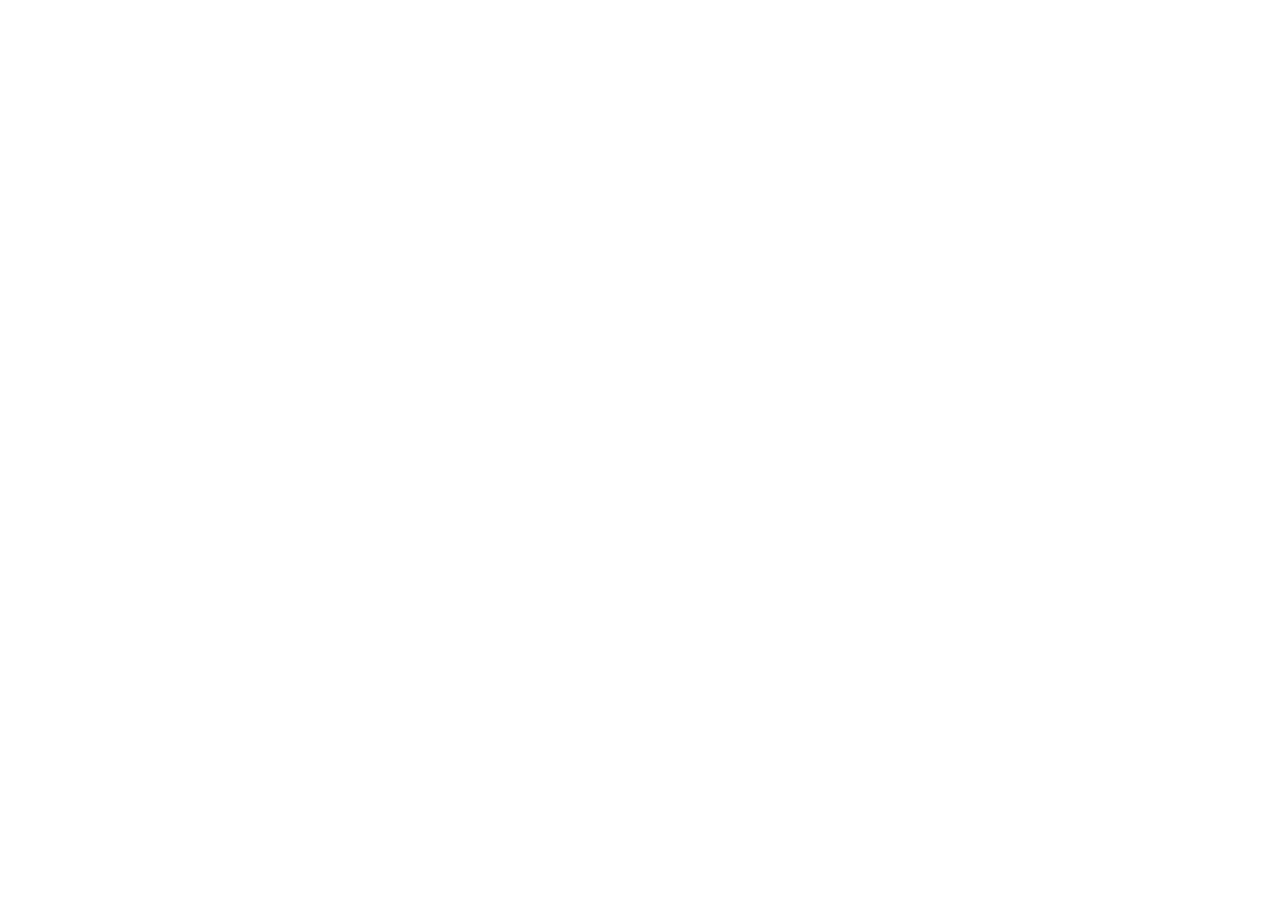
==== index.html @ 9d14e8e1 "Milestone 1 — folder structure, reset.css, variables.css, base HTML for all 6 pages" ====
<!DOCTYPE html>
<html lang="es">
<head>
  <meta charset="UTF-8" />
  <meta name="viewport" content="width=device-width, initial-scale=1.0" />
  <title>KUBE — Regalamos momentos que emocionan</title>

  <!-- Fonts: loads PT Serif (headings) and Nunito Sans (body) in one request -->
  <link rel="preconnect" href="https://fonts.googleapis.com" />
  <link rel="preconnect" href="https://fonts.gstatic.com" crossorigin />
  <link href="https://fonts.googleapis.com/css2?family=PT+Serif:wght@400;700&family=Nunito+Sans:wght@400;600;700&display=swap" rel="stylesheet" />

  <!-- CSS: order matters — reset first, then variables, then layout, then components, then page-specific -->
  <link rel="stylesheet" href="css/reset.css" />
  <link rel="stylesheet" href="css/variables.css" />
  <link rel="stylesheet" href="css/layout.css" />
  <link rel="stylesheet" href="css/components.css" />
  <link rel="stylesheet" href="css/pages/home.css" />
</head>
<body>

  <!-- HEADER (will be built in Milestone 2) -->
  <header class="site-header">
  </header>

  <!-- MAIN PAGE CONTENT -->
  <main>
  </main>

  <!-- FOOTER (will be built in Milestone 2) -->
  <footer class="site-footer">
  </footer>

  <!-- CART DRAWER (will be built in Milestone 6) -->
  <div class="cart-drawer" id="cartDrawer"></div>
  <div class="cart-overlay" id="cartOverlay"></div>

  <!-- JavaScript -->
  <script src="js/data/products.js"></script>
  <script src="js/cart.js"></script>
  <script src="js/nav.js"></script>
</body>
</html>
---- css/variables.css ----
/* variables.css — all design tokens for the KUBE site.
   A "token" is just a named value — like giving a nickname to a color.
   Instead of typing #142249 every time, we write var(--color-navy).
   Change a value here and it updates everywhere on the site automatically. */

:root {
  /* --- COLORS --- */
  --color-navy:    #142249; /* main brand color — used in header, headings, buttons */
  --color-orange:  #ee7c49; /* accent color — used in CTAs, hover states, badges */
  --color-white:   #ffffff;
  --color-gray:    #f5f5f5; /* very light gray — used for subtle backgrounds */
  --color-gray-mid: #e0e0e0; /* medium gray — used for borders and dividers */
  --color-text:    #333333; /* dark gray — used for body text (easier on eyes than pure black) */
  --color-text-light: #777777; /* lighter gray — used for secondary text like prices, labels */

  /* --- SPACING (8px grid) ---
     Every spacing value is a multiple of 8px.
     This creates visual rhythm — everything lines up cleanly. */
  --space-xs:  8px;
  --space-sm:  16px;
  --space-md:  24px;
  --space-lg:  32px;
  --space-xl:  48px;
  --space-2xl: 64px;

  /* --- TYPOGRAPHY --- */
  --font-heading: 'PT Serif', serif;       /* used for titles and section headers */
  --font-body:    'Nunito Sans', sans-serif; /* used for all other text */

  /* --- BORDERS & SHADOWS --- */
  --radius: 4px; /* how rounded the corners of cards and buttons are */
  --shadow-sm: 0 1px 4px rgba(0, 0, 0, 0.08);  /* subtle shadow for cards */
  --shadow-md: 0 4px 16px rgba(0, 0, 0, 0.12); /* stronger shadow for dropdowns/modals */

  /* --- LAYOUT --- */
  --max-width: 1200px; /* the maximum width of content — wider screens get side margins */
  --header-height: 70px; /* used to offset content below the fixed header */

  /* --- TRANSITIONS --- */
  --transition: 0.2s ease; /* standard speed for hover effects */
}
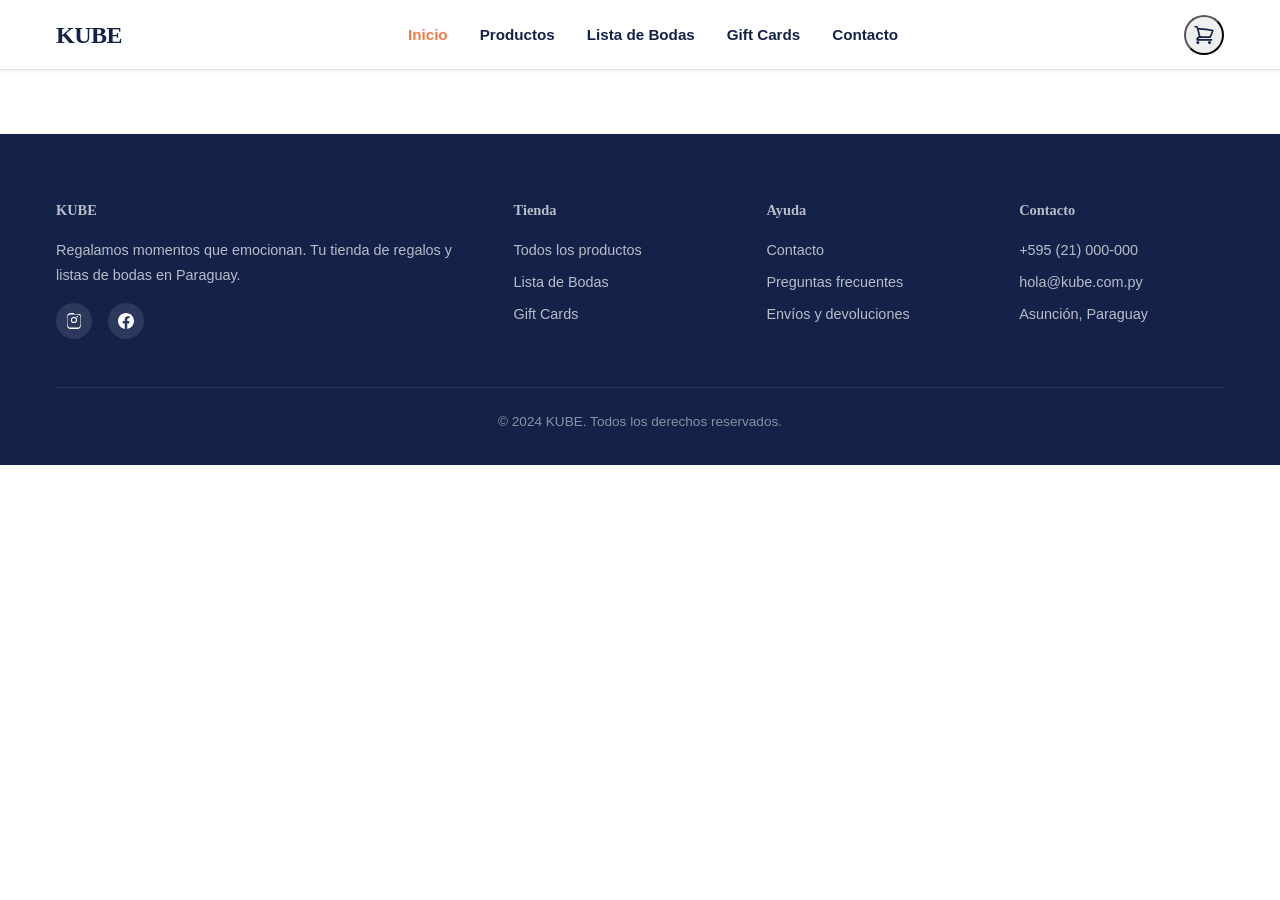
==== commit 73bfdcc3: "Milestone 2 — layout.css, nav.js, header + footer on all 6 pages" ====
--- a/index.html
+++ b/index.html
@@ -19,19 +19,100 @@
 </head>
 <body>
 
-  <!-- HEADER (will be built in Milestone 2) -->
+  <!-- HEADER -->
   <header class="site-header">
+    <div class="container">
+      <a href="index.html" class="site-logo" aria-label="KUBE - Inicio">
+        <span class="site-logo__text">KUBE</span>
+      </a>
+      <nav class="site-nav" aria-label="Navegación principal">
+        <ul class="site-nav__list">
+          <li><a href="index.html" class="site-nav__link">Inicio</a></li>
+          <li><a href="productos.html" class="site-nav__link">Productos</a></li>
+          <li><a href="lista-de-bodas.html" class="site-nav__link">Lista de Bodas</a></li>
+          <li><a href="gift-cards.html" class="site-nav__link">Gift Cards</a></li>
+          <li><a href="contacto.html" class="site-nav__link">Contacto</a></li>
+        </ul>
+      </nav>
+      <div class="header-icons">
+        <button class="header-icon" id="cartToggle" aria-label="Abrir carrito">
+          <svg xmlns="http://www.w3.org/2000/svg" fill="none" viewBox="0 0 24 24" stroke="currentColor" stroke-width="1.8">
+            <path stroke-linecap="round" stroke-linejoin="round" d="M2.25 3h1.386c.51 0 .955.343 1.087.835l.383 1.437M7.5 14.25a3 3 0 00-3 3h15.75m-12.75-3h11.218c1.121-2.3 2.1-4.684 2.924-7.138a60.114 60.114 0 00-16.536-1.84M7.5 14.25L5.106 5.272M6 20.25a.75.75 0 11-1.5 0 .75.75 0 011.5 0zm12.75 0a.75.75 0 11-1.5 0 .75.75 0 011.5 0z" />
+          </svg>
+          <span class="cart-badge" id="cartBadge">0</span>
+        </button>
+        <button class="nav-toggle" id="navToggle" aria-label="Abrir menú" aria-expanded="false" aria-controls="mobileNav">
+          <span class="nav-toggle__bar"></span>
+          <span class="nav-toggle__bar"></span>
+          <span class="nav-toggle__bar"></span>
+        </button>
+      </div>
+    </div>
   </header>
+
+  <!-- MOBILE NAVIGATION DRAWER -->
+  <nav class="mobile-nav" id="mobileNav" aria-label="Menú móvil">
+    <ul class="mobile-nav__list">
+      <li><a href="index.html" class="mobile-nav__link">Inicio</a></li>
+      <li><a href="productos.html" class="mobile-nav__link">Productos</a></li>
+      <li><a href="lista-de-bodas.html" class="mobile-nav__link">Lista de Bodas</a></li>
+      <li><a href="gift-cards.html" class="mobile-nav__link">Gift Cards</a></li>
+      <li><a href="contacto.html" class="mobile-nav__link">Contacto</a></li>
+    </ul>
+  </nav>
 
   <!-- MAIN PAGE CONTENT -->
   <main>
   </main>
 
-  <!-- FOOTER (will be built in Milestone 2) -->
+  <!-- FOOTER -->
   <footer class="site-footer">
+    <div class="container">
+      <div class="footer-grid">
+        <div class="footer-col">
+          <p class="footer-col__title">KUBE</p>
+          <p>Regalamos momentos que emocionan. Tu tienda de regalos y listas de bodas en Paraguay.</p>
+          <div class="footer-social">
+            <a href="#" class="footer-social__link" aria-label="Instagram">
+              <svg xmlns="http://www.w3.org/2000/svg" fill="currentColor" viewBox="0 0 24 24"><path d="M12 2.163c3.204 0 3.584.012 4.85.07 1.366.062 2.633.326 3.608 1.301.975.975 1.24 2.242 1.301 3.608.058 1.266.07 1.646.07 4.85s-.012 3.584-.07 4.85c-.062 1.366-.326 2.633-1.301 3.608-.975.975-2.242 1.24-3.608 1.301-1.266.058-1.646.07-4.85.07s-3.584-.012-4.85-.07c-1.366-.062-2.633-.326-3.608-1.301-.975-.975-1.24-2.242-1.301-3.608C2.175 15.584 2.163 15.204 2.163 12s.012-3.584.07-4.85c.062-1.366.326-2.633 1.301-3.608C4.509 2.489 5.776 2.225 7.142 2.163 8.408 2.105 8.788 2.163 12 2.163zm0-2.163c-3.259 0-3.667.014-4.947.072-1.529.07-2.894.405-3.99 1.501C1.967 2.669 1.632 4.034 1.562 5.563 1.504 6.843 1.49 7.251 1.49 12c0 4.749.014 5.157.072 6.437.07 1.529.405 2.894 1.501 3.99 1.096 1.096 2.461 1.431 3.99 1.501C8.333 23.986 8.741 24 12 24s3.667-.014 4.947-.072c1.529-.07 2.894-.405 3.99-1.501 1.096-1.096 1.431-2.461 1.501-3.99.058-1.28.072-1.688.072-6.437 0-4.749-.014-5.157-.072-6.437-.07-1.529-.405-2.894-1.501-3.99C20.841 1.967 19.476 1.632 17.947 1.562 16.667 1.504 16.259 1.49 12 1.49zm0 5.838a4.672 4.672 0 100 9.344 4.672 4.672 0 000-9.344zm0 7.71a3.038 3.038 0 110-6.076 3.038 3.038 0 010 6.076zm5.923-7.9a1.09 1.09 0 11-2.18 0 1.09 1.09 0 012.18 0z"/></svg>
+            </a>
+            <a href="#" class="footer-social__link" aria-label="Facebook">
+              <svg xmlns="http://www.w3.org/2000/svg" fill="currentColor" viewBox="0 0 24 24"><path d="M24 12.073C24 5.405 18.627 0 12 0S0 5.405 0 12.073C0 18.1 4.388 23.094 10.125 24v-8.437H7.078v-3.49h3.047V9.41c0-3.025 1.791-4.697 4.533-4.697 1.313 0 2.686.236 2.686.236v2.97h-1.513c-1.491 0-1.956.931-1.956 1.886v2.269h3.328l-.532 3.49h-2.796V24C19.612 23.094 24 18.1 24 12.073z"/></svg>
+            </a>
+          </div>
+        </div>
+        <div class="footer-col">
+          <p class="footer-col__title">Tienda</p>
+          <ul class="footer-col__list">
+            <li><a href="productos.html">Todos los productos</a></li>
+            <li><a href="lista-de-bodas.html">Lista de Bodas</a></li>
+            <li><a href="gift-cards.html">Gift Cards</a></li>
+          </ul>
+        </div>
+        <div class="footer-col">
+          <p class="footer-col__title">Ayuda</p>
+          <ul class="footer-col__list">
+            <li><a href="contacto.html">Contacto</a></li>
+            <li><a href="#">Preguntas frecuentes</a></li>
+            <li><a href="#">Envíos y devoluciones</a></li>
+          </ul>
+        </div>
+        <div class="footer-col">
+          <p class="footer-col__title">Contacto</p>
+          <ul class="footer-col__list">
+            <li><a href="tel:+595">+595 (21) 000-000</a></li>
+            <li><a href="mailto:hola@kube.com.py">hola@kube.com.py</a></li>
+            <li><a href="#">Asunción, Paraguay</a></li>
+          </ul>
+        </div>
+      </div>
+      <div class="footer-bottom">
+        <p>&copy; 2024 KUBE. Todos los derechos reservados.</p>
+      </div>
+    </div>
   </footer>
 
-  <!-- CART DRAWER (will be built in Milestone 6) -->
+  <!-- CART DRAWER (built in Milestone 6) -->
   <div class="cart-drawer" id="cartDrawer"></div>
   <div class="cart-overlay" id="cartOverlay"></div>
 
--- a/css/layout.css
+++ b/css/layout.css
@@ -0,0 +1,349 @@
+/* layout.css — controls the structural skeleton of every page:
+   the header, navigation, footer, and the main content wrapper.
+   These styles apply to ALL pages since every page loads this file. */
+
+
+/* =============================================
+   PAGE WRAPPER
+   A centered container that keeps content from
+   stretching too wide on large screens.
+   ============================================= */
+
+.container {
+  width: 100%;
+  max-width: var(--max-width); /* 1200px — defined in variables.css */
+  margin: 0 auto;              /* auto left/right margin = centered */
+  padding: 0 var(--space-sm);  /* 16px breathing room on sides */
+}
+
+
+/* =============================================
+   SITE HEADER
+   Fixed at the top so it stays visible while scrolling.
+   ============================================= */
+
+.site-header {
+  position: fixed;           /* stays at top even when page scrolls */
+  top: 0;
+  left: 0;
+  right: 0;
+  height: var(--header-height); /* 70px — defined in variables.css */
+  background: var(--color-white);
+  border-bottom: 1px solid var(--color-gray-mid);
+  z-index: 100;              /* sits above all other page content */
+  box-shadow: var(--shadow-sm);
+}
+
+.site-header .container {
+  height: 100%;
+  display: flex;             /* puts logo, nav, and icons in a row */
+  align-items: center;       /* vertically centers them */
+  justify-content: space-between; /* logo on left, icons on right */
+}
+
+/* Pushes page content down so it isn't hidden behind the fixed header */
+body {
+  padding-top: var(--header-height);
+  font-family: var(--font-body);
+  color: var(--color-text);
+  background: var(--color-white);
+}
+
+
+/* =============================================
+   LOGO
+   ============================================= */
+
+.site-logo {
+  display: flex;
+  align-items: center;
+  gap: var(--space-xs);
+}
+
+.site-logo img {
+  height: 40px;
+  width: auto;
+}
+
+/* Text fallback if logo image isn't available yet */
+.site-logo__text {
+  font-family: var(--font-heading);
+  font-size: 1.5rem;
+  font-weight: 700;
+  color: var(--color-navy);
+  letter-spacing: -0.5px;
+}
+
+
+/* =============================================
+   MAIN NAVIGATION
+   ============================================= */
+
+.site-nav {
+  display: none; /* hidden on mobile — shown at tablet+ breakpoint below */
+}
+
+.site-nav__list {
+  display: flex;
+  gap: var(--space-lg); /* 32px between nav links */
+}
+
+.site-nav__link {
+  font-family: var(--font-body);
+  font-size: 0.95rem;
+  font-weight: 600;
+  color: var(--color-navy);
+  transition: color var(--transition);
+}
+
+.site-nav__link:hover,
+.site-nav__link.active {
+  color: var(--color-orange);
+}
+
+
+/* =============================================
+   HEADER ICONS (search, wishlist, cart)
+   ============================================= */
+
+.header-icons {
+  display: flex;
+  align-items: center;
+  gap: var(--space-sm); /* 16px between icons */
+}
+
+.header-icon {
+  position: relative; /* needed for the cart badge positioning */
+  display: flex;
+  align-items: center;
+  justify-content: center;
+  width: 40px;
+  height: 40px;
+  color: var(--color-navy);
+  border-radius: 50%;
+  transition: background var(--transition), color var(--transition);
+  cursor: pointer;
+}
+
+.header-icon:hover {
+  background: var(--color-gray);
+  color: var(--color-orange);
+}
+
+.header-icon svg {
+  width: 22px;
+  height: 22px;
+}
+
+/* The red/orange number bubble on the cart icon */
+.cart-badge {
+  display: none; /* hidden when cart is empty */
+  position: absolute;
+  top: 2px;
+  right: 2px;
+  min-width: 18px;
+  height: 18px;
+  padding: 0 4px;
+  background: var(--color-orange);
+  color: var(--color-white);
+  font-size: 0.65rem;
+  font-weight: 700;
+  border-radius: 9px;
+  align-items: center;
+  justify-content: center;
+  line-height: 1;
+}
+
+
+/* =============================================
+   HAMBURGER MENU BUTTON (mobile only)
+   ============================================= */
+
+.nav-toggle {
+  display: flex;          /* visible on mobile */
+  flex-direction: column;
+  justify-content: space-between;
+  width: 24px;
+  height: 18px;
+  cursor: pointer;
+  background: none;
+  border: none;
+  padding: 0;
+}
+
+.nav-toggle__bar {
+  display: block;
+  width: 100%;
+  height: 2px;
+  background: var(--color-navy);
+  border-radius: 2px;
+  transition: transform var(--transition), opacity var(--transition);
+}
+
+/* Animate the 3 bars into an X when menu is open */
+.nav-toggle.is-open .nav-toggle__bar:nth-child(1) {
+  transform: translateY(8px) rotate(45deg);
+}
+.nav-toggle.is-open .nav-toggle__bar:nth-child(2) {
+  opacity: 0;
+}
+.nav-toggle.is-open .nav-toggle__bar:nth-child(3) {
+  transform: translateY(-8px) rotate(-45deg);
+}
+
+
+/* =============================================
+   MOBILE MENU DRAWER
+   Slides down from the header when hamburger is clicked.
+   ============================================= */
+
+.mobile-nav {
+  display: none; /* controlled by JS — js/nav.js adds .is-open */
+  position: fixed;
+  top: var(--header-height);
+  left: 0;
+  right: 0;
+  background: var(--color-white);
+  border-bottom: 1px solid var(--color-gray-mid);
+  box-shadow: var(--shadow-md);
+  z-index: 99;
+  padding: var(--space-md) 0;
+}
+
+.mobile-nav.is-open {
+  display: block;
+}
+
+.mobile-nav__list {
+  display: flex;
+  flex-direction: column;
+}
+
+.mobile-nav__link {
+  display: block;
+  padding: var(--space-sm) var(--space-md);
+  font-size: 1rem;
+  font-weight: 600;
+  color: var(--color-navy);
+  border-bottom: 1px solid var(--color-gray);
+  transition: background var(--transition), color var(--transition);
+}
+
+.mobile-nav__link:hover {
+  background: var(--color-gray);
+  color: var(--color-orange);
+}
+
+
+/* =============================================
+   FOOTER
+   ============================================= */
+
+.site-footer {
+  background: var(--color-navy);
+  color: var(--color-white);
+  padding: var(--space-2xl) 0 var(--space-lg);
+  margin-top: var(--space-2xl);
+}
+
+.footer-grid {
+  display: grid;
+  grid-template-columns: 1fr;  /* single column on mobile */
+  gap: var(--space-xl);
+  margin-bottom: var(--space-xl);
+}
+
+.footer-col__title {
+  font-family: var(--font-heading);
+  font-size: 1rem;
+  font-weight: 700;
+  margin-bottom: var(--space-sm);
+  color: var(--color-white);
+}
+
+.footer-col__list li {
+  margin-bottom: var(--space-xs);
+}
+
+.footer-col__list a {
+  font-size: 0.9rem;
+  color: rgba(255, 255, 255, 0.7);
+  transition: color var(--transition);
+}
+
+.footer-col__list a:hover {
+  color: var(--color-orange);
+}
+
+.footer-col p {
+  font-size: 0.9rem;
+  color: rgba(255, 255, 255, 0.7);
+  line-height: 1.7;
+}
+
+/* Social media icons row */
+.footer-social {
+  display: flex;
+  gap: var(--space-sm);
+  margin-top: var(--space-sm);
+}
+
+.footer-social__link {
+  display: flex;
+  align-items: center;
+  justify-content: center;
+  width: 36px;
+  height: 36px;
+  border-radius: 50%;
+  background: rgba(255, 255, 255, 0.1);
+  color: var(--color-white);
+  transition: background var(--transition);
+}
+
+.footer-social__link:hover {
+  background: var(--color-orange);
+}
+
+.footer-social__link svg {
+  width: 16px;
+  height: 16px;
+}
+
+/* Bottom bar: copyright */
+.footer-bottom {
+  border-top: 1px solid rgba(255, 255, 255, 0.1);
+  padding-top: var(--space-md);
+  text-align: center;
+  font-size: 0.85rem;
+  color: rgba(255, 255, 255, 0.5);
+}
+
+
+/* =============================================
+   RESPONSIVE — TABLET (768px+)
+   ============================================= */
+
+@media (min-width: 768px) {
+  .site-nav {
+    display: block; /* show desktop nav */
+  }
+
+  .nav-toggle {
+    display: none; /* hide hamburger button */
+  }
+
+  .footer-grid {
+    grid-template-columns: repeat(2, 1fr); /* 2 columns on tablet */
+  }
+}
+
+
+/* =============================================
+   RESPONSIVE — DESKTOP (1024px+)
+   ============================================= */
+
+@media (min-width: 1024px) {
+  .footer-grid {
+    grid-template-columns: 2fr 1fr 1fr 1fr; /* 4 columns: wide brand col + 3 link cols */
+  }
+}
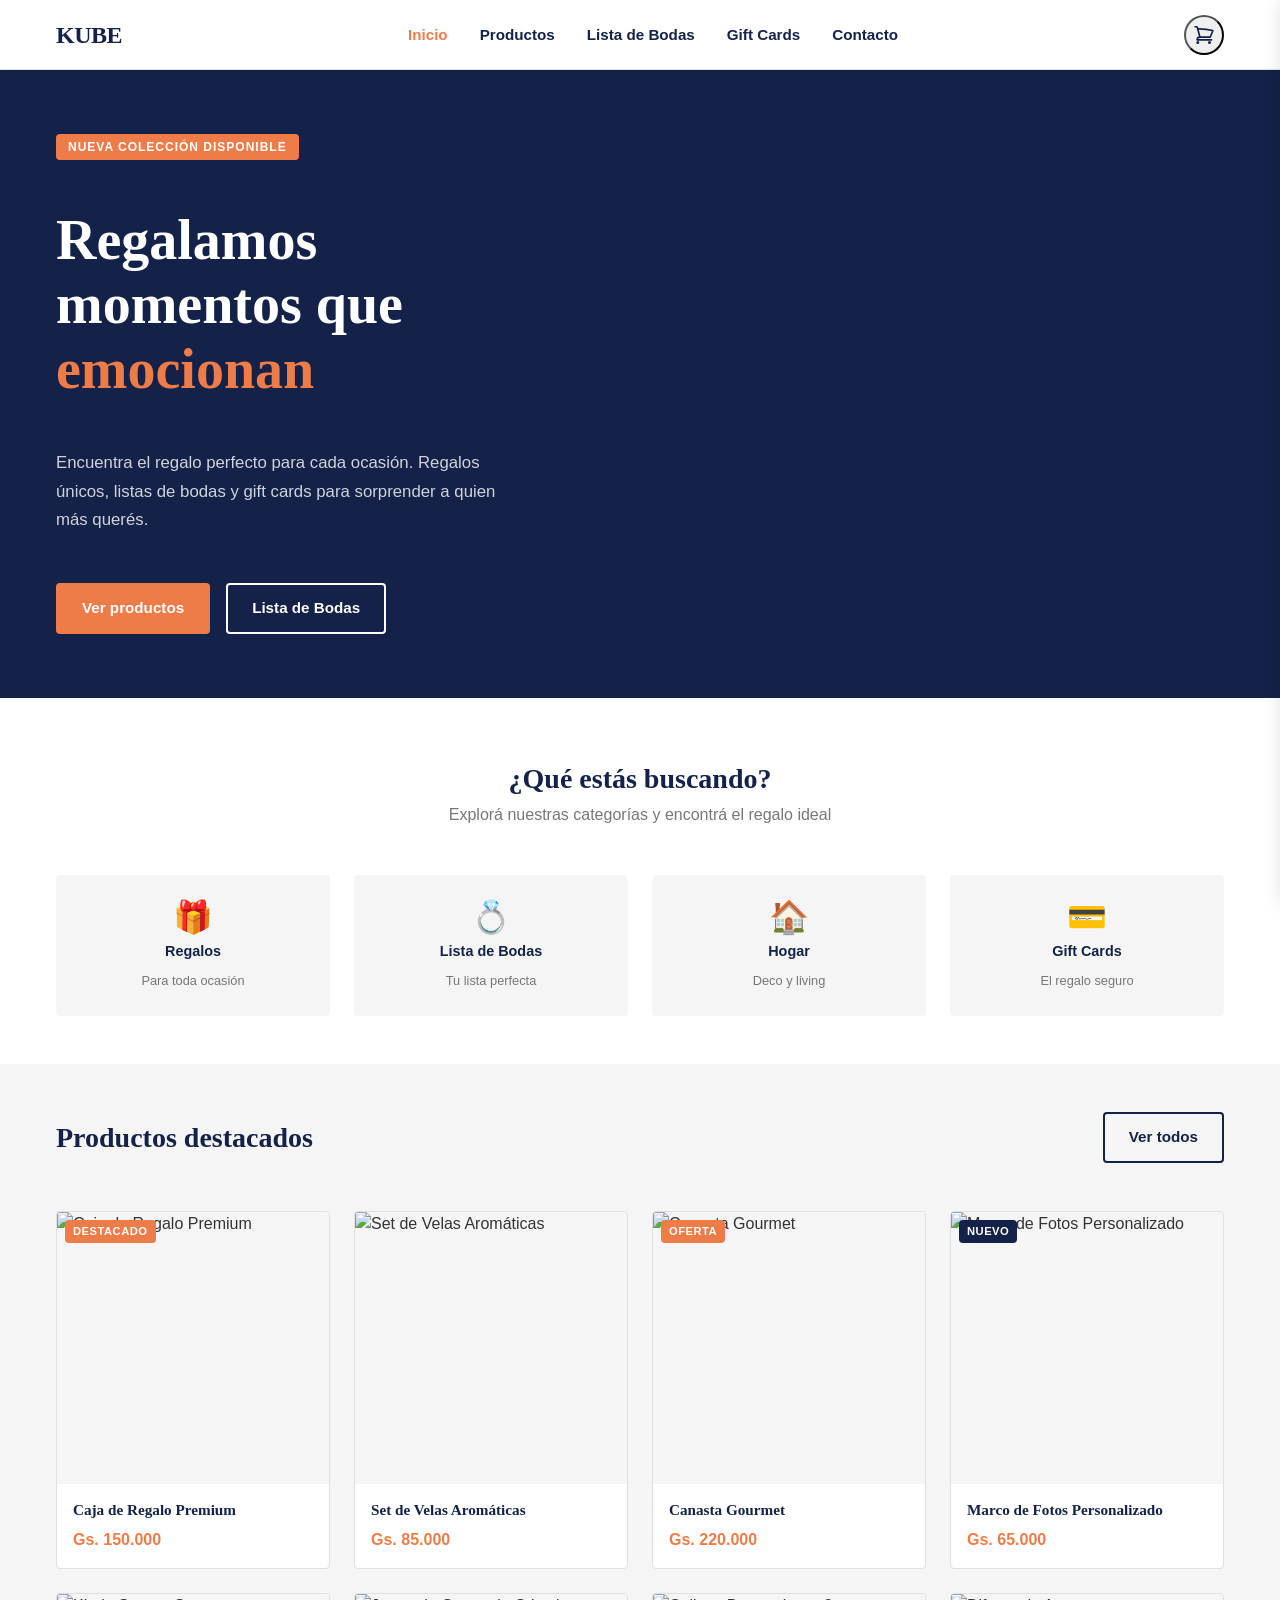
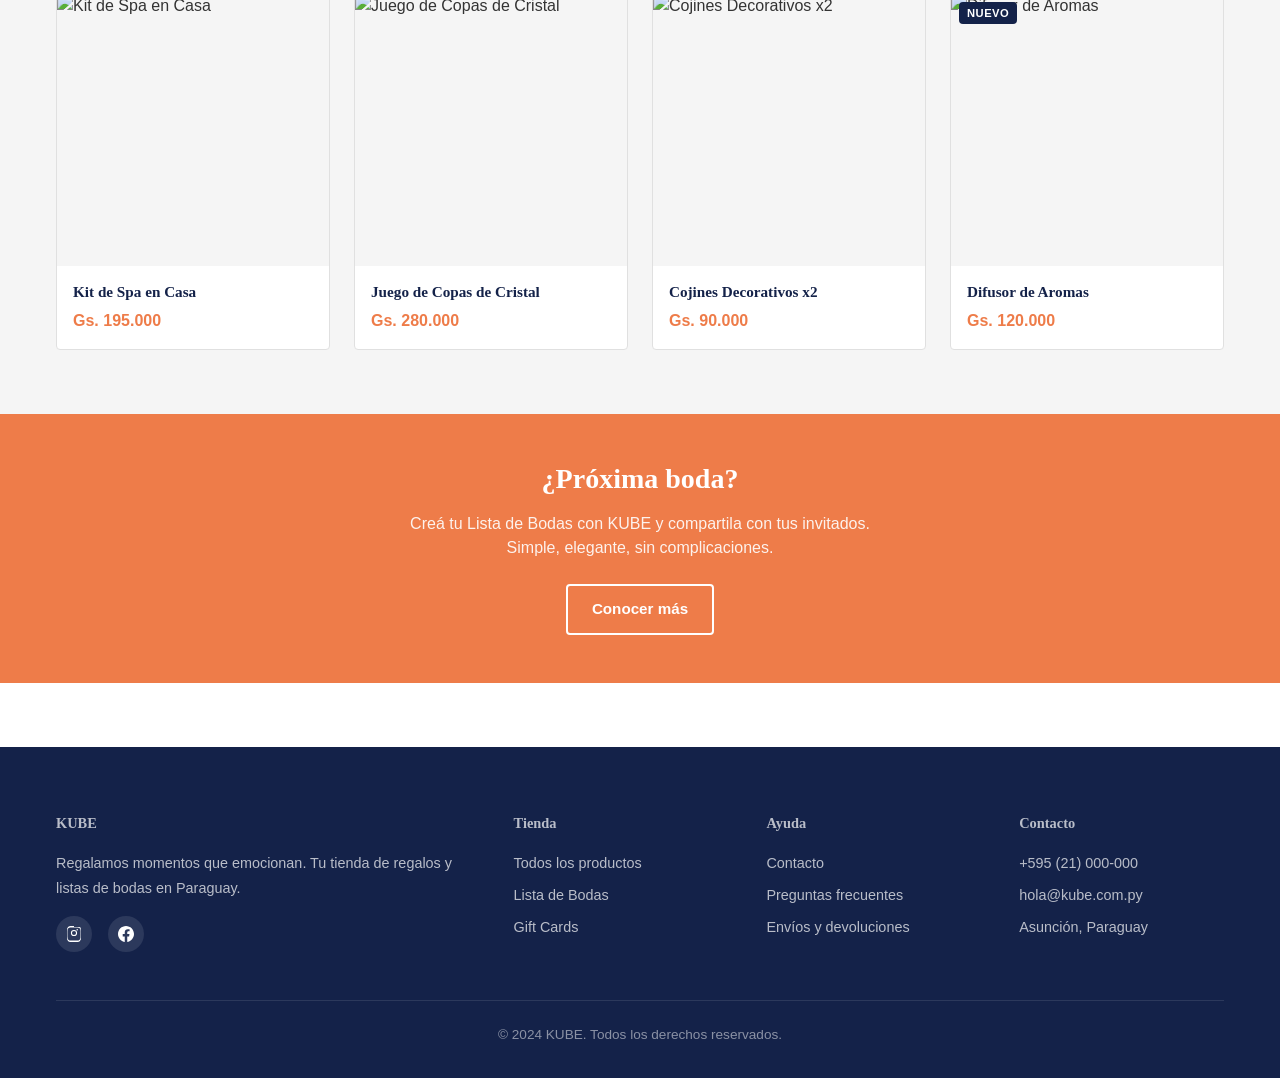
==== commit 2dfc3ce3: "Milestone 3 — homepage: hero, categories, featured products, promo banner, cart.js, components.css" ====
--- a/index.html
+++ b/index.html
@@ -63,6 +63,79 @@
 
   <!-- MAIN PAGE CONTENT -->
   <main>
+
+    <!-- HERO SECTION -->
+    <section class="hero">
+      <div class="container">
+        <div class="hero__inner">
+          <span class="hero__tag">Nueva colección disponible</span>
+          <h1 class="hero__title">
+            Regalamos momentos que <span>emocionan</span>
+          </h1>
+          <p class="hero__subtitle">
+            Encuentra el regalo perfecto para cada ocasión. Regalos únicos, listas de bodas y gift cards para sorprender a quien más querés.
+          </p>
+          <div class="hero__actions">
+            <a href="productos.html" class="btn btn--primary">Ver productos</a>
+            <a href="lista-de-bodas.html" class="btn btn--ghost">Lista de Bodas</a>
+          </div>
+        </div>
+      </div>
+    </section>
+
+    <!-- CATEGORIES SECTION -->
+    <section class="categories">
+      <div class="container">
+        <h2 class="section-title">¿Qué estás buscando?</h2>
+        <p class="section-subtitle">Explorá nuestras categorías y encontrá el regalo ideal</p>
+        <div class="categories-grid">
+          <a href="productos.html?categoria=regalos" class="category-card">
+            <span class="category-card__icon">🎁</span>
+            <span class="category-card__name">Regalos</span>
+            <span class="category-card__count">Para toda ocasión</span>
+          </a>
+          <a href="lista-de-bodas.html" class="category-card">
+            <span class="category-card__icon">💍</span>
+            <span class="category-card__name">Lista de Bodas</span>
+            <span class="category-card__count">Tu lista perfecta</span>
+          </a>
+          <a href="productos.html?categoria=hogar" class="category-card">
+            <span class="category-card__icon">🏠</span>
+            <span class="category-card__name">Hogar</span>
+            <span class="category-card__count">Deco y living</span>
+          </a>
+          <a href="gift-cards.html" class="category-card">
+            <span class="category-card__icon">💳</span>
+            <span class="category-card__name">Gift Cards</span>
+            <span class="category-card__count">El regalo seguro</span>
+          </a>
+        </div>
+      </div>
+    </section>
+
+    <!-- FEATURED PRODUCTS SECTION -->
+    <section class="featured-products">
+      <div class="container">
+        <div class="featured-products__header">
+          <h2 class="section-title">Productos destacados</h2>
+          <a href="productos.html" class="btn btn--secondary">Ver todos</a>
+        </div>
+        <!-- Product cards are injected here by JavaScript -->
+        <div class="product-grid" id="featuredGrid"></div>
+      </div>
+    </section>
+
+    <!-- PROMO BANNER -->
+    <section class="promo-banner">
+      <div class="container">
+        <h2 class="promo-banner__title">¿Próxima boda?</h2>
+        <p class="promo-banner__text">
+          Creá tu Lista de Bodas con KUBE y compartila con tus invitados. Simple, elegante, sin complicaciones.
+        </p>
+        <a href="lista-de-bodas.html" class="btn btn--ghost">Conocer más</a>
+      </div>
+    </section>
+
   </main>
 
   <!-- FOOTER -->
@@ -120,5 +193,32 @@
   <script src="js/data/products.js"></script>
   <script src="js/cart.js"></script>
   <script src="js/nav.js"></script>
+  <script>
+    // Render the first 8 products into the featured grid on the homepage
+    function renderFeatured() {
+      const grid = document.getElementById('featuredGrid');
+      if (!grid) return;
+
+      const featured = products.slice(0, 8); // first 8 from products.js
+
+      grid.innerHTML = featured.map(product => `
+        <a href="producto.html?id=${product.id}" class="product-card">
+          <img
+            class="product-card__image"
+            src="${product.images[0]}"
+            alt="${product.name}"
+            loading="lazy"
+          />
+          ${product.badge ? `<span class="product-card__badge ${product.badge === 'Nuevo' ? 'product-card__badge--new' : ''}">${product.badge}</span>` : ''}
+          <div class="product-card__info">
+            <h3 class="product-card__name">${product.name}</h3>
+            <p class="product-card__price">Gs. ${product.price.toLocaleString('es-PY')}</p>
+          </div>
+        </a>
+      `).join('');
+    }
+
+    renderFeatured();
+  </script>
 </body>
 </html>
--- a/css/components.css
+++ b/css/components.css
@@ -0,0 +1,353 @@
+/* components.css — reusable UI pieces used across multiple pages.
+   Think of these as building blocks: a product card looks the same
+   whether it's on the homepage or the listing page.
+   We define it once here and reuse it everywhere. */
+
+
+/* =============================================
+   BUTTONS
+   ============================================= */
+
+.btn {
+  display: inline-flex;
+  align-items: center;
+  justify-content: center;
+  gap: var(--space-xs);
+  padding: 12px var(--space-md);
+  font-family: var(--font-body);
+  font-size: 0.95rem;
+  font-weight: 700;
+  border-radius: var(--radius);
+  border: 2px solid transparent;
+  cursor: pointer;
+  transition: background var(--transition), color var(--transition), border-color var(--transition), transform var(--transition);
+  text-decoration: none;
+  white-space: nowrap;
+}
+
+.btn:active {
+  transform: scale(0.98); /* tiny press-down effect when clicked */
+}
+
+/* Primary: orange fill — main call-to-action */
+.btn--primary {
+  background: var(--color-orange);
+  color: var(--color-white);
+  border-color: var(--color-orange);
+}
+
+.btn--primary:hover {
+  background: #d96a38; /* slightly darker orange */
+  border-color: #d96a38;
+}
+
+/* Secondary: navy outline */
+.btn--secondary {
+  background: transparent;
+  color: var(--color-navy);
+  border-color: var(--color-navy);
+}
+
+.btn--secondary:hover {
+  background: var(--color-navy);
+  color: var(--color-white);
+}
+
+/* Ghost: white outline — used on dark backgrounds */
+.btn--ghost {
+  background: transparent;
+  color: var(--color-white);
+  border-color: var(--color-white);
+}
+
+.btn--ghost:hover {
+  background: var(--color-white);
+  color: var(--color-navy);
+}
+
+.btn--full {
+  width: 100%; /* stretches button to fill its container */
+}
+
+
+/* =============================================
+   SECTION TITLE
+   Reusable centered heading for each section.
+   ============================================= */
+
+.section-title {
+  font-family: var(--font-heading);
+  font-size: 1.75rem;
+  color: var(--color-navy);
+  text-align: center;
+  margin-bottom: var(--space-xs);
+}
+
+.section-subtitle {
+  font-size: 1rem;
+  color: var(--color-text-light);
+  text-align: center;
+  margin-bottom: var(--space-xl);
+}
+
+
+/* =============================================
+   PRODUCT CARD
+   Used on homepage (featured products) and listing page.
+   ============================================= */
+
+.product-card {
+  display: flex;
+  flex-direction: column;
+  background: var(--color-white);
+  border-radius: var(--radius);
+  border: 1px solid var(--color-gray-mid);
+  overflow: hidden; /* clips the image to the card's rounded corners */
+  text-decoration: none;
+  color: var(--color-text);
+  transition: box-shadow var(--transition), transform var(--transition);
+  position: relative; /* needed to position the badge */
+}
+
+.product-card:hover {
+  box-shadow: var(--shadow-md);
+  transform: translateY(-2px); /* card lifts slightly on hover */
+}
+
+.product-card__image {
+  width: 100%;
+  aspect-ratio: 1 / 1; /* always a perfect square */
+  object-fit: cover;   /* fills the square without distorting the image */
+  background: var(--color-gray); /* shown while image loads */
+}
+
+/* Placeholder shown when no image is available */
+.product-card__image-placeholder {
+  width: 100%;
+  aspect-ratio: 1 / 1;
+  background: var(--color-gray);
+  display: flex;
+  align-items: center;
+  justify-content: center;
+  color: var(--color-text-light);
+  font-size: 2rem;
+}
+
+.product-card__info {
+  padding: var(--space-sm);
+  display: flex;
+  flex-direction: column;
+  flex: 1; /* takes up remaining height so all cards in a row are the same height */
+}
+
+.product-card__name {
+  font-family: var(--font-heading);
+  font-size: 0.95rem;
+  color: var(--color-navy);
+  margin-bottom: var(--space-xs);
+  line-height: 1.3;
+}
+
+.product-card__price {
+  font-size: 1rem;
+  font-weight: 700;
+  color: var(--color-orange);
+  margin-top: auto; /* pushes price to the bottom of the card */
+}
+
+/* Badge: small label in the top-left corner of the card */
+.product-card__badge {
+  position: absolute;
+  top: var(--space-xs);
+  left: var(--space-xs);
+  background: var(--color-orange);
+  color: var(--color-white);
+  font-size: 0.7rem;
+  font-weight: 700;
+  padding: 3px 8px;
+  border-radius: var(--radius);
+  text-transform: uppercase;
+  letter-spacing: 0.5px;
+}
+
+.product-card__badge--new {
+  background: var(--color-navy);
+}
+
+
+/* =============================================
+   PRODUCT GRID
+   Responsive grid that holds product cards.
+   ============================================= */
+
+.product-grid {
+  display: grid;
+  grid-template-columns: repeat(2, 1fr); /* 2 columns on mobile */
+  gap: var(--space-sm);
+}
+
+@media (min-width: 768px) {
+  .product-grid {
+    grid-template-columns: repeat(3, 1fr); /* 3 columns on tablet */
+    gap: var(--space-md);
+  }
+}
+
+@media (min-width: 1024px) {
+  .product-grid {
+    grid-template-columns: repeat(4, 1fr); /* 4 columns on desktop */
+  }
+}
+
+
+/* =============================================
+   CART DRAWER
+   Slides in from the right edge of the screen.
+   ============================================= */
+
+.cart-drawer {
+  position: fixed;
+  top: 0;
+  right: 0;
+  width: 100%;
+  max-width: 400px;
+  height: 100vh;
+  background: var(--color-white);
+  box-shadow: var(--shadow-md);
+  z-index: 200;
+  display: flex;
+  flex-direction: column;
+  transform: translateX(100%); /* hidden off-screen to the right */
+  transition: transform 0.3s ease;
+}
+
+/* When JS adds .is-open, the drawer slides into view */
+.cart-drawer.is-open {
+  transform: translateX(0);
+}
+
+.cart-drawer__header {
+  display: flex;
+  align-items: center;
+  justify-content: space-between;
+  padding: var(--space-md);
+  border-bottom: 1px solid var(--color-gray-mid);
+}
+
+.cart-drawer__title {
+  font-family: var(--font-heading);
+  font-size: 1.1rem;
+  color: var(--color-navy);
+}
+
+.cart-drawer__close {
+  background: none;
+  border: none;
+  cursor: pointer;
+  color: var(--color-text-light);
+  padding: 4px;
+  border-radius: var(--radius);
+  transition: color var(--transition);
+}
+
+.cart-drawer__close:hover {
+  color: var(--color-navy);
+}
+
+.cart-drawer__close svg {
+  width: 20px;
+  height: 20px;
+}
+
+.cart-drawer__items {
+  flex: 1;
+  overflow-y: auto; /* scroll if there are many items */
+  padding: var(--space-md);
+}
+
+.cart-drawer__empty {
+  text-align: center;
+  color: var(--color-text-light);
+  padding: var(--space-2xl) var(--space-md);
+}
+
+.cart-drawer__footer {
+  padding: var(--space-md);
+  border-top: 1px solid var(--color-gray-mid);
+}
+
+.cart-drawer__total {
+  display: flex;
+  justify-content: space-between;
+  font-weight: 700;
+  font-size: 1rem;
+  color: var(--color-navy);
+  margin-bottom: var(--space-md);
+}
+
+/* Cart item row */
+.cart-item {
+  display: flex;
+  gap: var(--space-sm);
+  padding: var(--space-sm) 0;
+  border-bottom: 1px solid var(--color-gray);
+}
+
+.cart-item__image {
+  width: 60px;
+  height: 60px;
+  object-fit: cover;
+  border-radius: var(--radius);
+  background: var(--color-gray);
+  flex-shrink: 0;
+}
+
+.cart-item__info {
+  flex: 1;
+}
+
+.cart-item__name {
+  font-size: 0.85rem;
+  color: var(--color-navy);
+  font-weight: 600;
+  margin-bottom: 4px;
+}
+
+.cart-item__price {
+  font-size: 0.9rem;
+  color: var(--color-orange);
+  font-weight: 700;
+}
+
+.cart-item__qty {
+  font-size: 0.8rem;
+  color: var(--color-text-light);
+}
+
+.cart-item__remove {
+  background: none;
+  border: none;
+  cursor: pointer;
+  color: var(--color-text-light);
+  font-size: 1.2rem;
+  padding: 0 4px;
+  align-self: flex-start;
+  transition: color var(--transition);
+}
+
+.cart-item__remove:hover {
+  color: #e53e3e; /* red on hover */
+}
+
+/* Dark overlay behind the cart drawer */
+.cart-overlay {
+  display: none;
+  position: fixed;
+  inset: 0; /* covers the entire screen */
+  background: rgba(0, 0, 0, 0.4);
+  z-index: 199;
+}
+
+.cart-overlay.is-open {
+  display: block;
+}
--- a/css/pages/home.css
+++ b/css/pages/home.css
@@ -0,0 +1,201 @@
+/* home.css — styles that only apply to the homepage (index.html).
+   Everything here is unique to this page. Shared styles (cards, buttons)
+   live in components.css and are already loaded. */
+
+
+/* =============================================
+   HERO SECTION
+   The big banner at the top of the homepage.
+   ============================================= */
+
+.hero {
+  background: var(--color-navy);
+  color: var(--color-white);
+  padding: var(--space-2xl) 0;
+  min-height: 480px;
+  display: flex;
+  align-items: center;
+}
+
+.hero__inner {
+  display: flex;
+  flex-direction: column;
+  gap: var(--space-xl);
+  align-items: flex-start;
+}
+
+.hero__tag {
+  display: inline-block;
+  background: var(--color-orange);
+  color: var(--color-white);
+  font-size: 0.75rem;
+  font-weight: 700;
+  letter-spacing: 1px;
+  text-transform: uppercase;
+  padding: 4px 12px;
+  border-radius: var(--radius);
+}
+
+.hero__title {
+  font-family: var(--font-heading);
+  font-size: 2.25rem;
+  line-height: 1.15;
+  color: var(--color-white);
+  max-width: 520px;
+}
+
+.hero__title span {
+  color: var(--color-orange); /* highlight word in orange */
+}
+
+.hero__subtitle {
+  font-size: 1.05rem;
+  color: rgba(255, 255, 255, 0.8);
+  max-width: 440px;
+  line-height: 1.7;
+}
+
+.hero__actions {
+  display: flex;
+  flex-wrap: wrap;
+  gap: var(--space-sm);
+}
+
+@media (min-width: 768px) {
+  .hero__title {
+    font-size: 3rem;
+  }
+
+  .hero {
+    min-height: 560px;
+  }
+}
+
+@media (min-width: 1024px) {
+  .hero__title {
+    font-size: 3.5rem;
+  }
+}
+
+
+/* =============================================
+   CATEGORIES SECTION
+   ============================================= */
+
+.categories {
+  padding: var(--space-2xl) 0 var(--space-xl);
+}
+
+.categories-grid {
+  display: grid;
+  grid-template-columns: repeat(2, 1fr);
+  gap: var(--space-sm);
+}
+
+@media (min-width: 768px) {
+  .categories-grid {
+    grid-template-columns: repeat(4, 1fr);
+    gap: var(--space-md);
+  }
+}
+
+/* Each category is a clickable card with an icon/emoji and label */
+.category-card {
+  display: flex;
+  flex-direction: column;
+  align-items: center;
+  justify-content: center;
+  gap: var(--space-xs);
+  padding: var(--space-md);
+  background: var(--color-gray);
+  border-radius: var(--radius);
+  border: 2px solid transparent;
+  text-decoration: none;
+  color: var(--color-navy);
+  text-align: center;
+  transition: border-color var(--transition), background var(--transition), transform var(--transition);
+  min-height: 120px;
+}
+
+.category-card:hover {
+  border-color: var(--color-orange);
+  background: var(--color-white);
+  transform: translateY(-2px);
+}
+
+.category-card__icon {
+  font-size: 2rem;
+  line-height: 1;
+}
+
+.category-card__name {
+  font-weight: 700;
+  font-size: 0.9rem;
+  color: var(--color-navy);
+}
+
+.category-card__count {
+  font-size: 0.8rem;
+  color: var(--color-text-light);
+}
+
+
+/* =============================================
+   FEATURED PRODUCTS SECTION
+   ============================================= */
+
+.featured-products {
+  padding: var(--space-xl) 0 var(--space-2xl);
+  background: var(--color-gray);
+}
+
+.featured-products__header {
+  display: flex;
+  align-items: center;
+  justify-content: space-between;
+  margin-bottom: var(--space-xl);
+  flex-wrap: wrap;
+  gap: var(--space-sm);
+}
+
+.featured-products__header .section-title {
+  text-align: left;
+  margin-bottom: 0;
+}
+
+
+/* =============================================
+   PROMO BANNER
+   Full-width orange strip between sections.
+   ============================================= */
+
+.promo-banner {
+  background: var(--color-orange);
+  color: var(--color-white);
+  padding: var(--space-xl) 0;
+  text-align: center;
+}
+
+.promo-banner__title {
+  font-family: var(--font-heading);
+  font-size: 1.75rem;
+  margin-bottom: var(--space-sm);
+}
+
+.promo-banner__text {
+  font-size: 1rem;
+  opacity: 0.9;
+  margin-bottom: var(--space-md);
+  max-width: 500px;
+  margin-left: auto;
+  margin-right: auto;
+}
+
+
+/* =============================================
+   SECTION SPACING UTILITY
+   ============================================= */
+
+.section {
+  padding: var(--space-2xl) 0;
+}
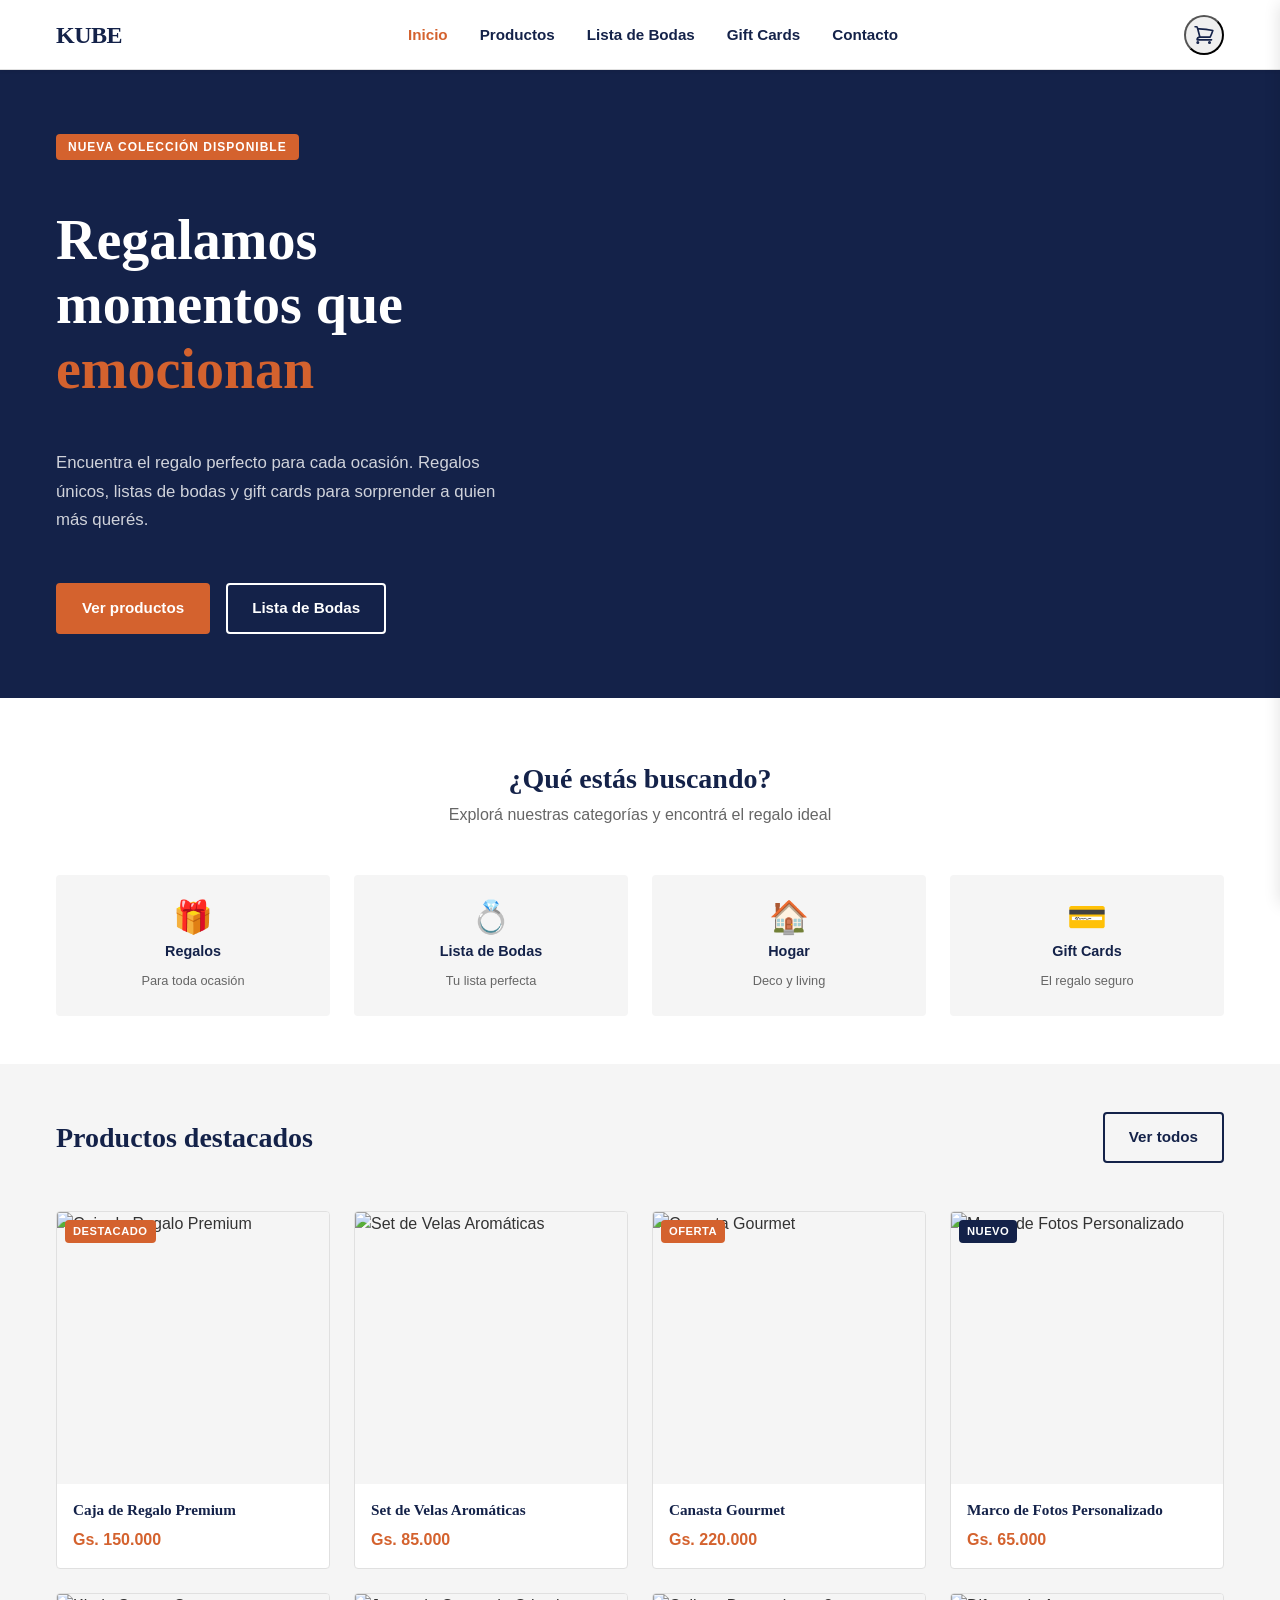
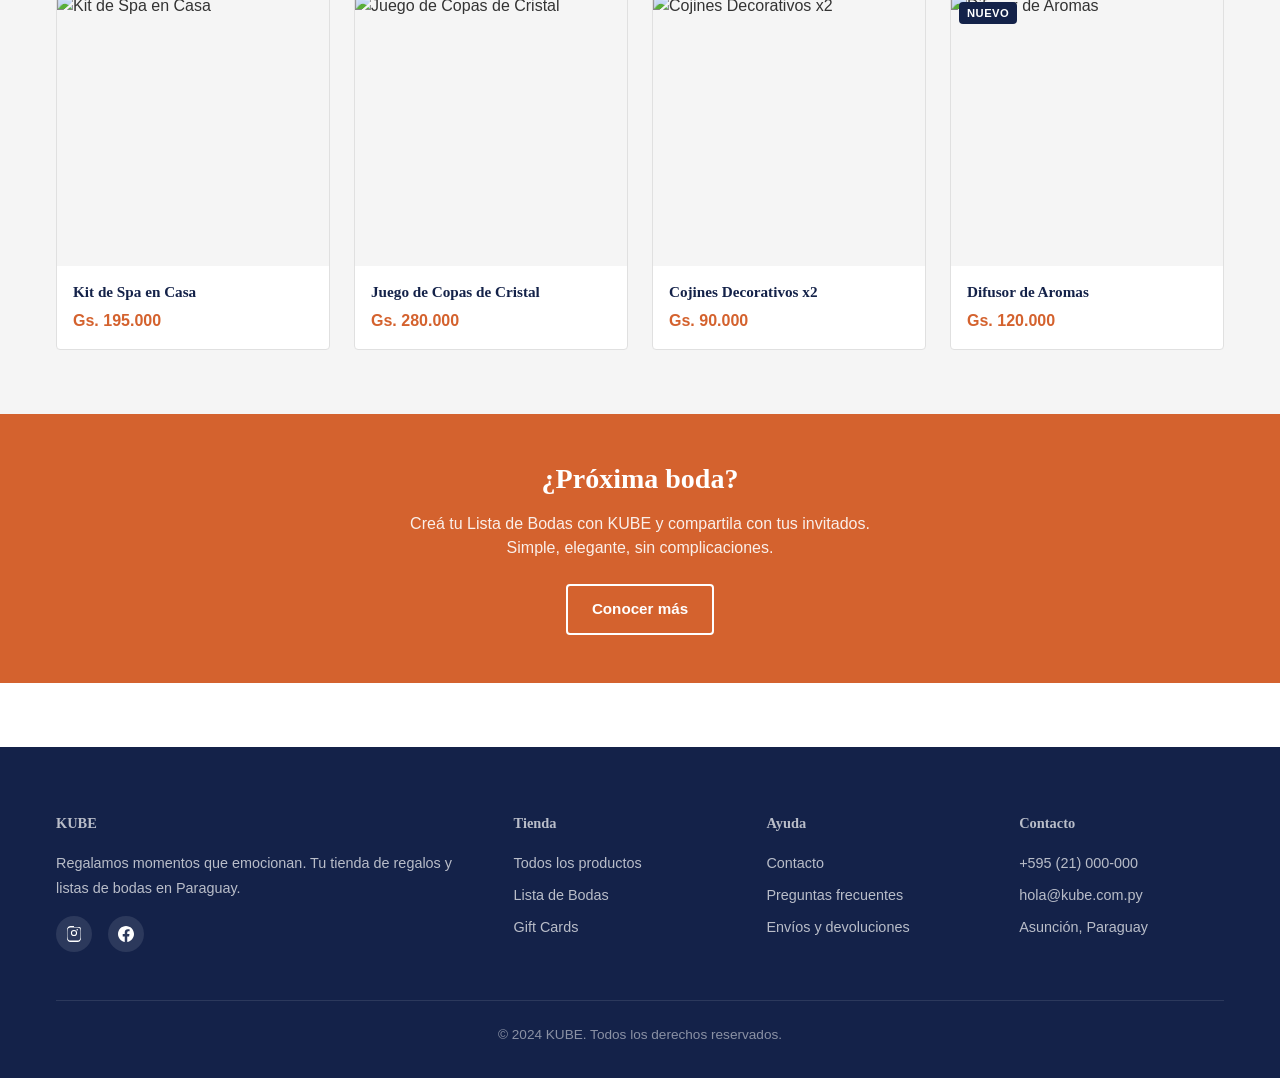
==== commit 8f86976d: "Milestone 8 final — favicon, meta descriptions, contrast fixes, color adjustments" ====
--- a/index.html
+++ b/index.html
@@ -6,6 +6,8 @@
   <title>KUBE — Regalamos momentos que emocionan</title>
 
   <!-- Fonts: loads PT Serif (headings) and Nunito Sans (body) in one request -->
+  <link rel="icon" href="assets/favicon.ico" type="image/x-icon" />
+  <meta name="description" content="Tienda de regalos y listas de bodas en Paraguay. Encontrá el regalo perfecto para cada ocasión." />
   <link rel="preconnect" href="https://fonts.googleapis.com" />
   <link rel="preconnect" href="https://fonts.gstatic.com" crossorigin />
   <link href="https://fonts.googleapis.com/css2?family=PT+Serif:wght@400;700&family=Nunito+Sans:wght@400;600;700&display=swap" rel="stylesheet" />
--- a/css/variables.css
+++ b/css/variables.css
@@ -6,12 +6,12 @@
 :root {
   /* --- COLORS --- */
   --color-navy:    #142249; /* main brand color — used in header, headings, buttons */
-  --color-orange:  #ee7c49; /* accent color — used in CTAs, hover states, badges */
+  --color-orange:  #d4622e; /* accent color — used in CTAs, hover states, badges (contrast-compliant) */
   --color-white:   #ffffff;
   --color-gray:    #f5f5f5; /* very light gray — used for subtle backgrounds */
   --color-gray-mid: #e0e0e0; /* medium gray — used for borders and dividers */
   --color-text:    #333333; /* dark gray — used for body text (easier on eyes than pure black) */
-  --color-text-light: #777777; /* lighter gray — used for secondary text like prices, labels */
+  --color-text-light: #666666; /* lighter gray — used for secondary text (darkened for contrast compliance) */
 
   /* --- SPACING (8px grid) ---
      Every spacing value is a multiple of 8px.
--- a/css/components.css
+++ b/css/components.css
@@ -2,6 +2,38 @@
    Think of these as building blocks: a product card looks the same
    whether it's on the homepage or the listing page.
    We define it once here and reuse it everywhere. */
+
+
+/* =============================================
+   PAGE HEADER (breadcrumb bar — used on listing,
+   detail, gift cards, and contact pages)
+   ============================================= */
+
+.page-header {
+  background: var(--color-gray);
+  border-bottom: 1px solid var(--color-gray-mid);
+  padding: var(--space-lg) 0;
+}
+
+.page-header__title {
+  font-family: var(--font-heading);
+  font-size: 1.75rem;
+  color: var(--color-navy);
+  margin-top: 4px;
+}
+
+.page-header__breadcrumb {
+  font-size: 0.85rem;
+  color: var(--color-text-light);
+}
+
+.page-header__breadcrumb a {
+  color: var(--color-orange);
+}
+
+.page-header__breadcrumb a:hover {
+  text-decoration: underline;
+}
 
 
 /* =============================================
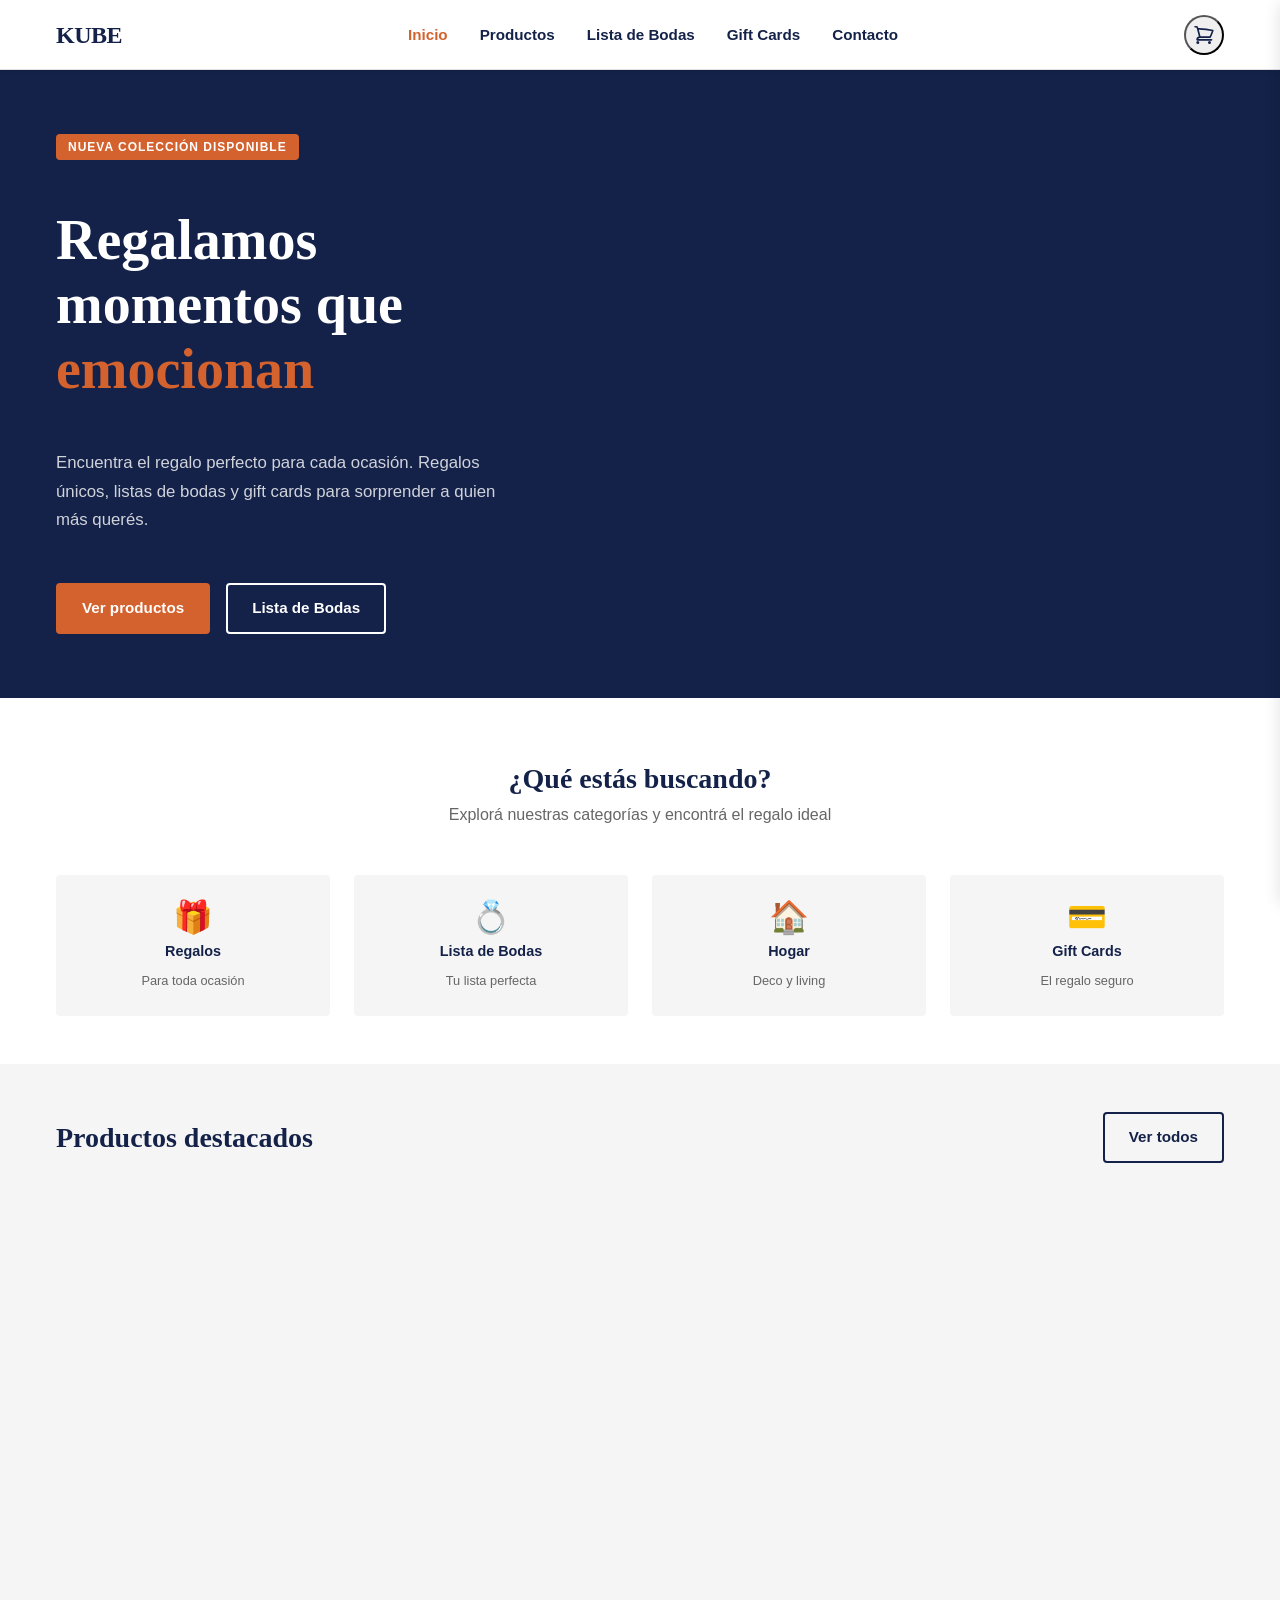
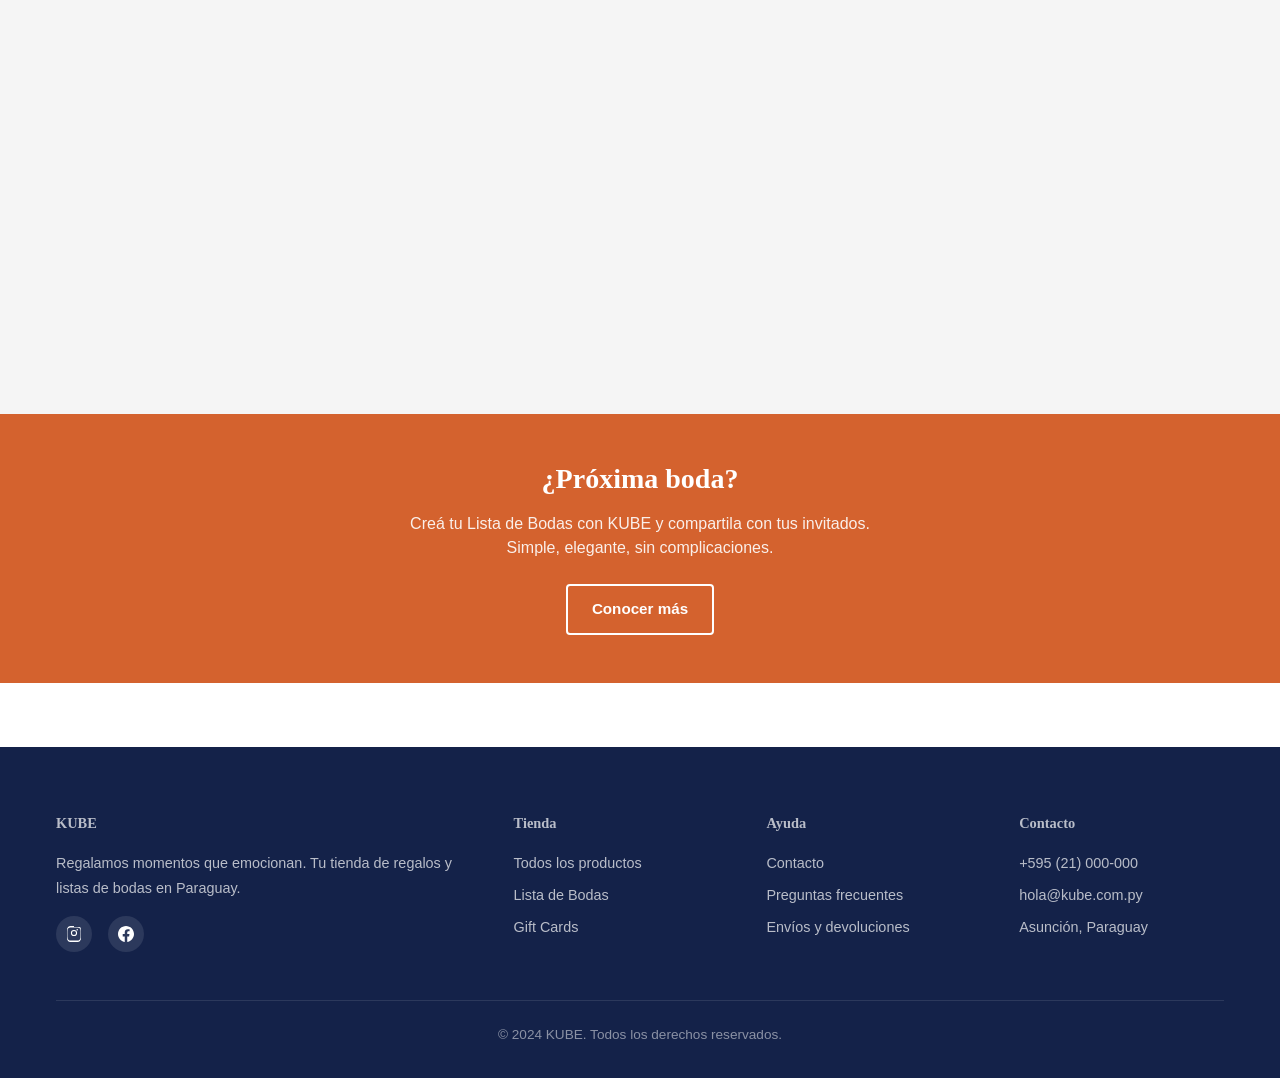
==== commit 99cd9518: "Bonus features — scroll animations, quick-view modal, 404 page - js/scroll-animations.js: Intersecti" ====
--- a/index.html
+++ b/index.html
@@ -91,22 +91,22 @@
         <h2 class="section-title">¿Qué estás buscando?</h2>
         <p class="section-subtitle">Explorá nuestras categorías y encontrá el regalo ideal</p>
         <div class="categories-grid">
-          <a href="productos.html?categoria=regalos" class="category-card">
+          <a href="productos.html?categoria=regalos" class="category-card reveal">
             <span class="category-card__icon">🎁</span>
             <span class="category-card__name">Regalos</span>
             <span class="category-card__count">Para toda ocasión</span>
           </a>
-          <a href="lista-de-bodas.html" class="category-card">
+          <a href="lista-de-bodas.html" class="category-card reveal">
             <span class="category-card__icon">💍</span>
             <span class="category-card__name">Lista de Bodas</span>
             <span class="category-card__count">Tu lista perfecta</span>
           </a>
-          <a href="productos.html?categoria=hogar" class="category-card">
+          <a href="productos.html?categoria=hogar" class="category-card reveal">
             <span class="category-card__icon">🏠</span>
             <span class="category-card__name">Hogar</span>
             <span class="category-card__count">Deco y living</span>
           </a>
-          <a href="gift-cards.html" class="category-card">
+          <a href="gift-cards.html" class="category-card reveal">
             <span class="category-card__icon">💳</span>
             <span class="category-card__name">Gift Cards</span>
             <span class="category-card__count">El regalo seguro</span>
@@ -195,6 +195,8 @@
   <script src="js/data/products.js"></script>
   <script src="js/cart.js"></script>
   <script src="js/nav.js"></script>
+  <script src="js/quick-view.js"></script>
+  <script src="js/scroll-animations.js"></script>
   <script>
     // Render the first 8 products into the featured grid on the homepage
     function renderFeatured() {
@@ -204,7 +206,7 @@
       const featured = products.slice(0, 8); // first 8 from products.js
 
       grid.innerHTML = featured.map(product => `
-        <a href="producto.html?id=${product.id}" class="product-card">
+        <a href="producto.html?id=${product.id}" class="product-card reveal">
           <img
             class="product-card__image"
             src="${product.images[0]}"
@@ -221,6 +223,7 @@
     }
 
     renderFeatured();
+    initQuickView(); // add "Vista rápida" buttons to the featured product cards
   </script>
 </body>
 </html>
--- a/css/components.css
+++ b/css/components.css
@@ -383,3 +383,192 @@
 .cart-overlay.is-open {
   display: block;
 }
+
+
+/* =============================================
+   SCROLL REVEAL ANIMATION
+   Elements marked with class "reveal" start
+   invisible and slide up when they enter the
+   viewport. JavaScript in scroll-animations.js
+   adds the "reveal--visible" class at the right
+   moment.
+   ============================================= */
+
+.reveal {
+  opacity: 0;
+  transform: translateY(28px); /* starts slightly below its final position */
+  transition: opacity 0.55s ease, transform 0.55s ease;
+}
+
+/* Stagger delays — cards that appear together animate one after another */
+.reveal:nth-child(2) { transition-delay: 0.08s; }
+.reveal:nth-child(3) { transition-delay: 0.16s; }
+.reveal:nth-child(4) { transition-delay: 0.24s; }
+
+.reveal--visible {
+  opacity: 1;
+  transform: translateY(0);
+}
+
+
+/* =============================================
+   QUICK-VIEW MODAL
+   An overlay panel that shows product details
+   without leaving the listing page.
+   Triggered by a "Vista rápida" button on each
+   product card (added by quick-view.js).
+   ============================================= */
+
+.quick-view-overlay {
+  display: none;
+  position: fixed;
+  inset: 0;
+  background: rgba(0, 0, 0, 0.55);
+  z-index: 300;
+  align-items: center;
+  justify-content: center;
+  padding: var(--space-md);
+}
+
+/* JS adds .is-open to show the overlay */
+.quick-view-overlay.is-open {
+  display: flex;
+}
+
+.quick-view-modal {
+  background: var(--color-white);
+  border-radius: var(--radius);
+  max-width: 780px;
+  width: 100%;
+  max-height: 90vh;
+  overflow-y: auto;
+  box-shadow: var(--shadow-md);
+  animation: modalSlideIn 0.25s ease;
+}
+
+@keyframes modalSlideIn {
+  from { opacity: 0; transform: translateY(16px); }
+  to   { opacity: 1; transform: translateY(0); }
+}
+
+.quick-view-modal__inner {
+  display: grid;
+  grid-template-columns: 1fr;
+  gap: 0;
+}
+
+@media (min-width: 600px) {
+  .quick-view-modal__inner {
+    grid-template-columns: 1fr 1fr; /* image | info side by side on wider screens */
+  }
+}
+
+.quick-view-modal__image {
+  width: 100%;
+  aspect-ratio: 1 / 1;
+  object-fit: cover;
+  border-radius: var(--radius) var(--radius) 0 0; /* round top corners on mobile */
+}
+
+@media (min-width: 600px) {
+  .quick-view-modal__image {
+    border-radius: var(--radius) 0 0 var(--radius); /* round left corners on desktop */
+  }
+}
+
+.quick-view-modal__info {
+  padding: var(--space-lg);
+  display: flex;
+  flex-direction: column;
+  gap: var(--space-sm);
+  position: relative;
+}
+
+.quick-view-modal__close {
+  position: absolute;
+  top: var(--space-sm);
+  right: var(--space-sm);
+  background: none;
+  border: none;
+  cursor: pointer;
+  color: var(--color-text-light);
+  padding: 4px;
+  border-radius: var(--radius);
+  transition: color var(--transition);
+}
+
+.quick-view-modal__close:hover {
+  color: var(--color-navy);
+}
+
+.quick-view-modal__close svg {
+  width: 20px;
+  height: 20px;
+}
+
+.quick-view-modal__badge {
+  display: inline-block;
+  background: var(--color-orange);
+  color: var(--color-white);
+  font-size: 0.7rem;
+  font-weight: 700;
+  padding: 3px 8px;
+  border-radius: var(--radius);
+  text-transform: uppercase;
+  letter-spacing: 0.5px;
+  width: fit-content;
+}
+
+.quick-view-modal__name {
+  font-family: var(--font-heading);
+  font-size: 1.3rem;
+  color: var(--color-navy);
+  line-height: 1.3;
+}
+
+.quick-view-modal__price {
+  font-size: 1.25rem;
+  font-weight: 700;
+  color: var(--color-orange);
+}
+
+.quick-view-modal__desc {
+  font-size: 0.9rem;
+  color: var(--color-text);
+  line-height: 1.6;
+  flex: 1;
+}
+
+.quick-view-modal__actions {
+  display: flex;
+  flex-direction: column;
+  gap: var(--space-xs);
+  margin-top: var(--space-sm);
+}
+
+/* "Vista rápida" button that appears on product card hover */
+.product-card__quick-view {
+  position: absolute;
+  bottom: var(--space-sm);
+  left: 50%;
+  transform: translateX(-50%) translateY(8px);
+  background: var(--color-navy);
+  color: var(--color-white);
+  border: none;
+  border-radius: var(--radius);
+  padding: 7px 16px;
+  font-family: var(--font-body);
+  font-size: 0.8rem;
+  font-weight: 700;
+  cursor: pointer;
+  white-space: nowrap;
+  opacity: 0;
+  transition: opacity var(--transition), transform var(--transition);
+  z-index: 2;
+}
+
+/* Show the button when the card is hovered */
+.product-card:hover .product-card__quick-view {
+  opacity: 1;
+  transform: translateX(-50%) translateY(0);
+}
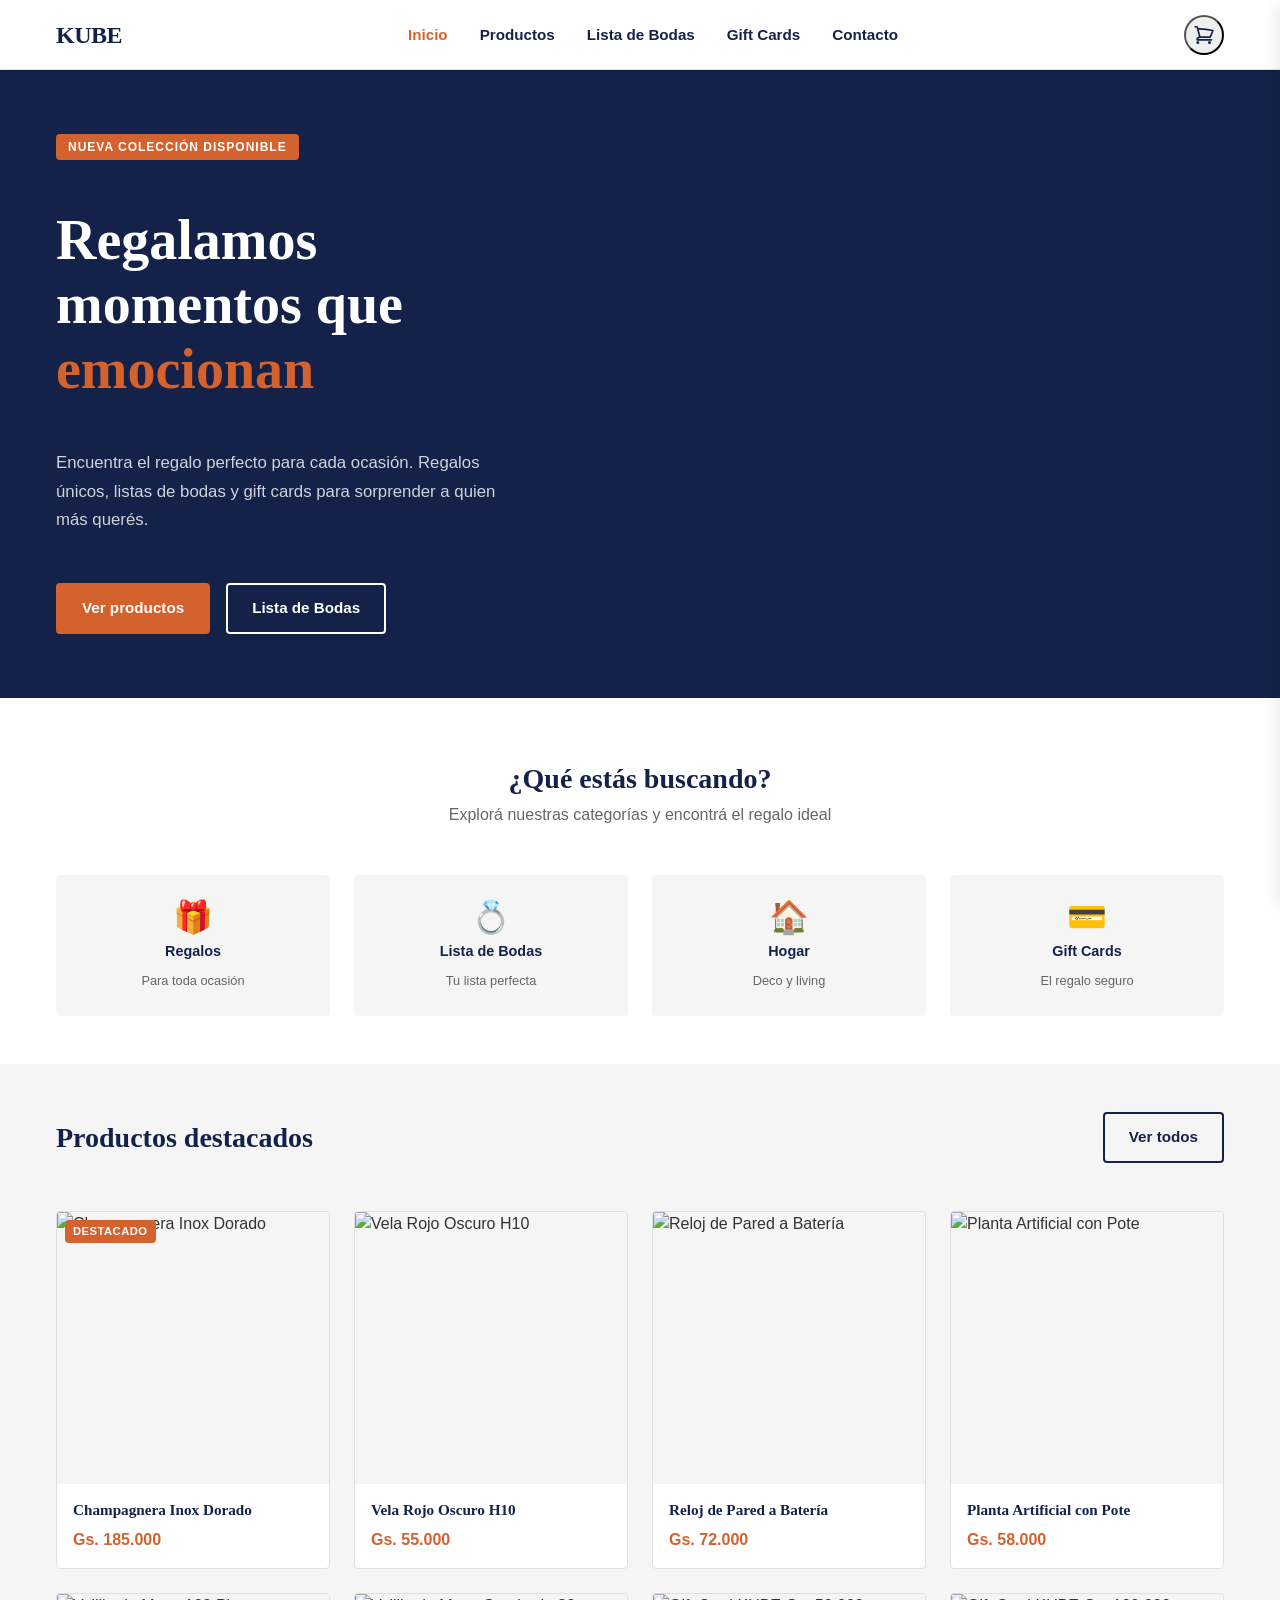
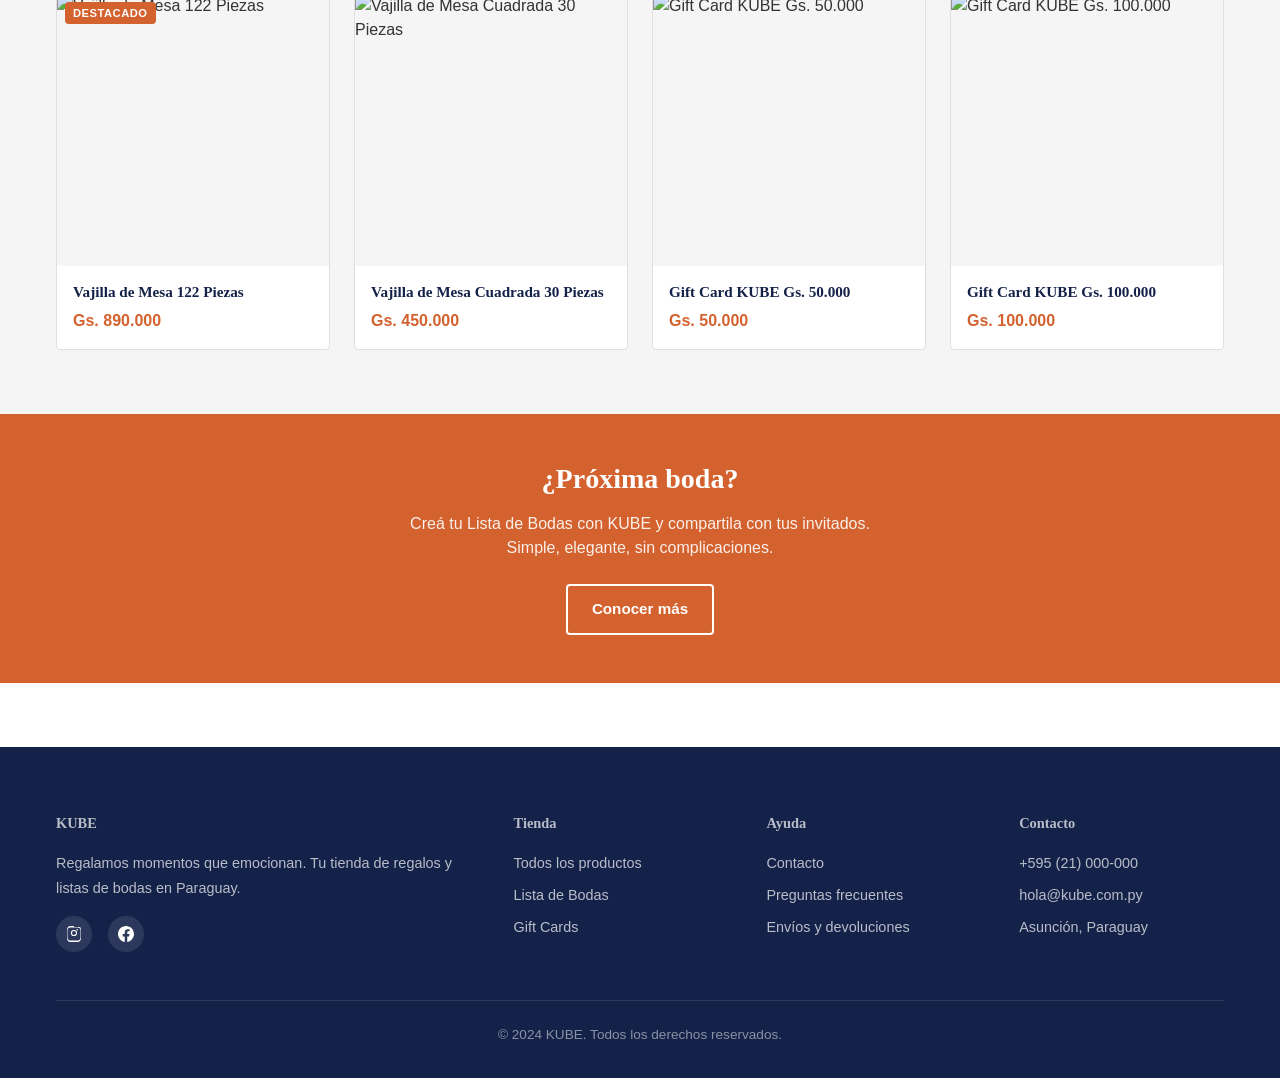
==== commit 01137103: "Catálogo completo — 42 productos con fotos reales de kube.com.py - De 10 a 42 productos cubriendo re" ====
--- a/index.html
+++ b/index.html
@@ -198,12 +198,22 @@
   <script src="js/quick-view.js"></script>
   <script src="js/scroll-animations.js"></script>
   <script>
-    // Render the first 8 products into the featured grid on the homepage
+    // Render 8 featured products — 2 from each category — so the homepage
+    // shows a good variety instead of just the first 8 in the array.
     function renderFeatured() {
       const grid = document.getElementById('featuredGrid');
       if (!grid) return;
 
-      const featured = products.slice(0, 8); // first 8 from products.js
+      function pick(category, count) {
+        return products.filter(p => p.category === category).slice(0, count);
+      }
+
+      const featured = [
+        ...pick('regalos', 2),
+        ...pick('hogar', 2),
+        ...pick('bodas', 2),
+        ...pick('gift-cards', 2)
+      ];
 
       grid.innerHTML = featured.map(product => `
         <a href="producto.html?id=${product.id}" class="product-card reveal">
@@ -223,7 +233,9 @@
     }
 
     renderFeatured();
-    initQuickView(); // add "Vista rápida" buttons to the featured product cards
+    initQuickView();
+    // Re-observe the newly injected cards for scroll animation
+    document.querySelectorAll('.reveal').forEach(el => observer.observe(el));
   </script>
 </body>
 </html>
